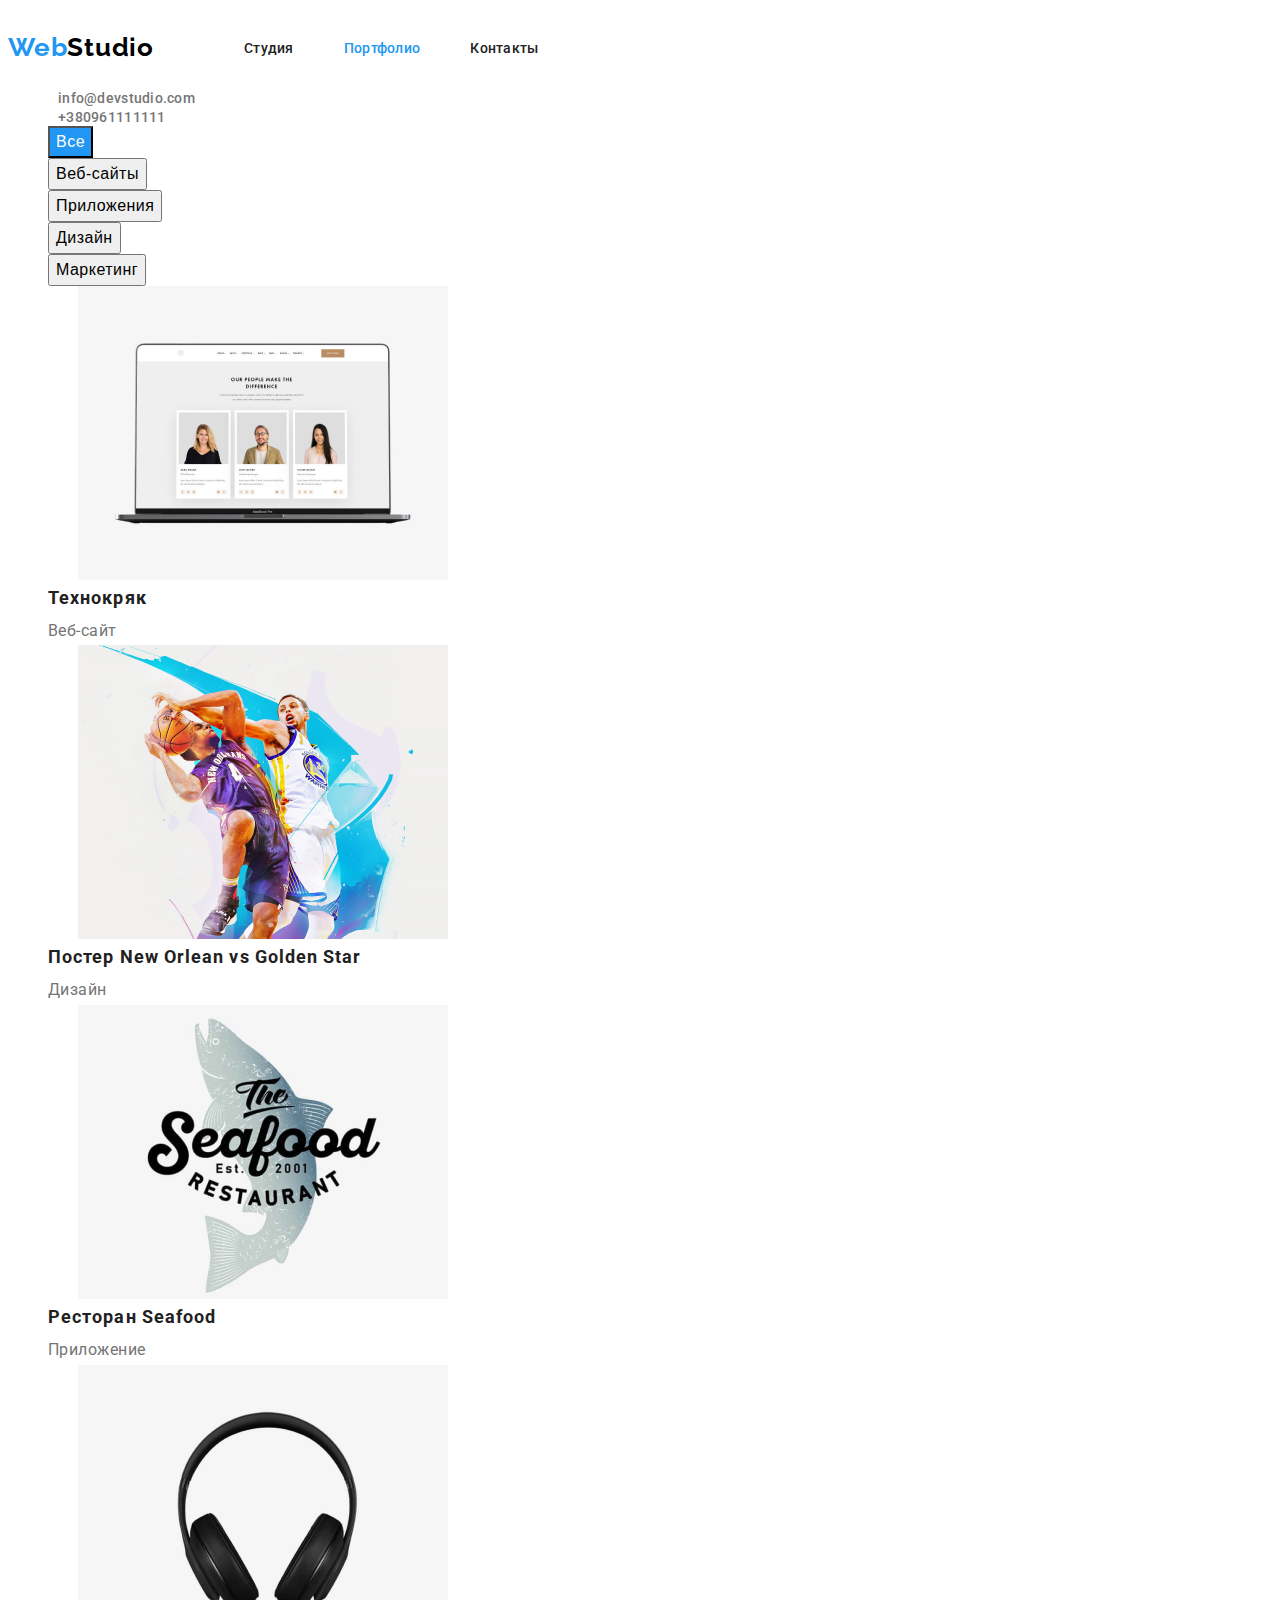
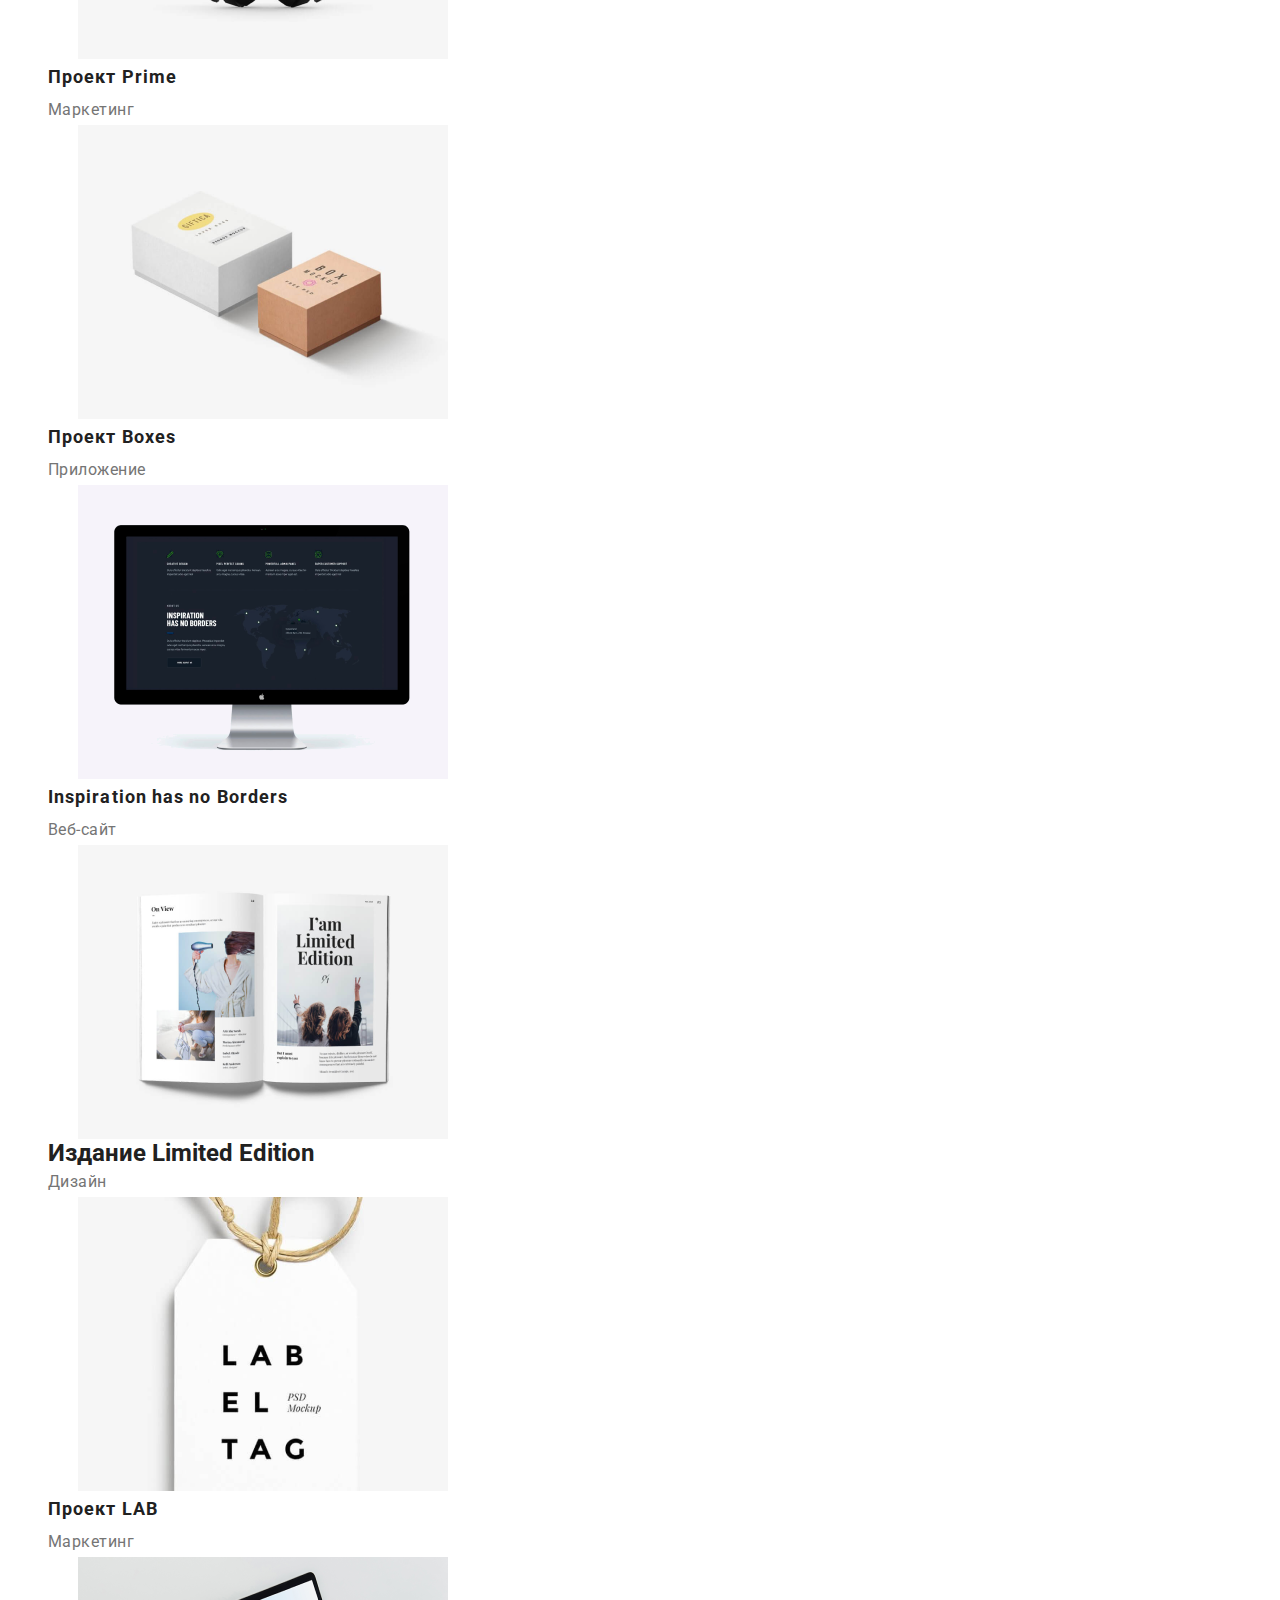
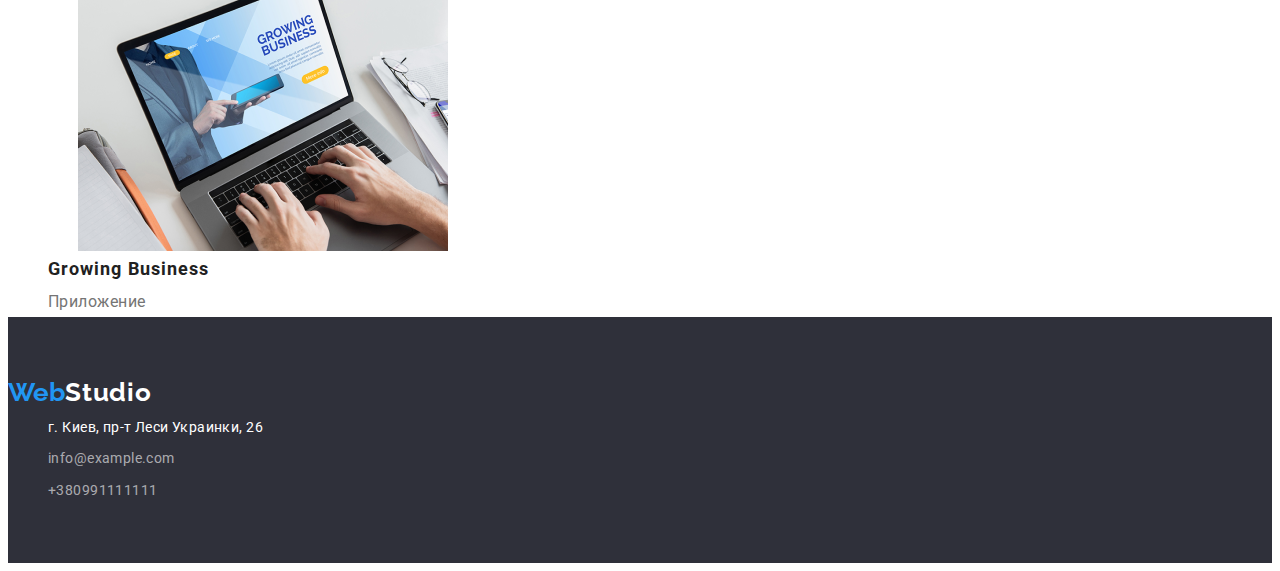
==== portfolio.html @ cfbf3669 "клон" ====
<!DOCTYPE html>
<html lang="en">
  <head>
    <meta charset="UTF-8" />
    <meta http-equiv="X-UA-Compatible" content="IE=edge" />
    <meta name="viewport" content="width=device-width, initial-scale=1.0" />
    <title>Psortfolio</title>
    <link rel="preconnect" href="https://fonts.googleapis.com" />
    <link rel="preconnect" href="https://fonts.gstatic.com" crossorigin />
    <link
      href="https://fonts.googleapis.com/css2?family=Raleway:wght@700&family=Roboto:wght@400;500;700;900&display=swap"
      rel="stylesheet"
    />
    <link rel="stylesheet" href="./css/styles.css" />
  </head>

  <body>
    <!--Header portfolio-->
    <header class="header-portfolio">
      <nav class="header-nav">
        <a class="header-logo link link-studio" lang="en" href="./index.html">
          <span class="color-log">Web</span>Studio</a
        >
        <ul class="list header-list" lang="ru">
          <li class="header-item link">
            <a class="link header-link" href="./index.html">Студия</a>
          </li>
          <li class="header-item">
            <a class="link header-link active-page" href="">Портфолио</a>
          </li>
          <li class="header-item">
            <a class="link header-link" href="">Контакты</a>
          </li>
        </ul>
      </nav>

      <!--contacts sections -->
      <div>
        <a class="header-contact" href="mailto:info@devstudio.com">info@devstudio.com</a>
      </div>
      <div>
        <a class="header-contact" href="tel:+380961111111">+380961111111</a>
      </div>
    </header>

    <!--sections main-->
    <main>
      <section>
        <h2 hidden>content</h2>
        <a lang="ru"></a>
        <ul class="list">
          <li class="item">
            <button class="filter-button btn-blu" type="button">Все</button>
          </li>
          <li class="item">
            <button class="filter-button" type="button">Веб-сайты</button>
          </li>
          <li class="item">
            <button class="filter-button" type="button">Приложения</button>
          </li>
          <li class="item">
            <button class="filter-button" type="button">Дизайн</button>
          </li>
          <li class="item">
            <button class="filter-button" type="button">Маркетинг</button>
          </li>
        </ul>
      </section>

      <!--Projects-->
      <div>
        <section class="section-cardset">
          <ul class="list cardset-list">
            <li class="cardset-item-portfolio">
              <img src="./images/portfolio/portfolio1.png" alt="Технокряк" width="370" />
              <h2 class="cardset-title">Технокряк</h2>
              <p class="cardset-after-title">Веб-сайт</p>
            </li>

            <li class="cardset-item-portfolio">
              <img
                src="./images/portfolio/portfolio2.png"
                alt="Постер New Orlean vs Golden Star"
                width="370"
              />
              <h2 class="cardset-title">Постер New Orlean vs Golden Star</h2>
              <p class="cardset-after-title">Дизайн</p>
            </li>

            <li class="cardset-item-portfolio">
              <img src="./images/portfolio/portfolio3.png" alt="Ресторан Seafood" width="370" />
              <h2 class="cardset-title">Ресторан Seafood</h2>
              <p class="cardset-after-title">Приложение</p>
            </li>

            <li class="cardset-item-portfolio">
              <img src="./images/portfolio/portfolio4.png" alt="Проект Prime" width="370" />
              <h2 class="cardset-title">Проект Prime</h2>
              <p class="cardset-after-title">Маркетинг</p>
            </li>

            <li class="cardset-item-portfolio">
              <img src="./images/portfolio/portfolio5.png" alt="Проект Boxes" width="370" />
              <h2 class="cardset-title">Проект Boxes</h2>
              <p class="cardset-after-title">Приложение</p>
            </li>

            <li class="cardset-item-portfolio">
              <img
                src="./images/portfolio/portfolio6.png"
                alt="Inspiration has no Borders"
                width="370"
              />
              <h2 class="cardset-title">Inspiration has no Borders</h2>
              <p class="cardset-after-title">Веб-сайт</p>
            </li>

            <li class="cardset-item-portfolio">
              <img
                src="./images/portfolio/portfolio7.png"
                alt="Издание Limited Edition"
                width="370"
              />
              <h2>Издание Limited Edition</h2>
              <p class="cardset-after-title">Дизайн</p>
            </li>
            <li class="cardset-item-portfolio">
              <img src="./images/portfolio/portfolio8.png" alt="Проект LAB" width="370" />
              <h2 class="cardset-title">Проект LAB</h2>
              <p class="cardset-after-title">Маркетинг</p>
            </li>

            <li class="cardset-item-portfolio">
              <img src="./images/portfolio/portfolio9.png" alt="Growing Business" width="370" />
              <h2 class="cardset-title">Growing Business</h2>
              <p class="cardset-after-title">Приложение</p>
            </li>
          </ul>
        </section>
      </div>
    </main>
    <!--footer section-->
    <footer class="section-footer">
      <a class="link-footer" href="/index.html">Web<span class="color-footer">Studio</span></a>
      <div>
        <address>
          <ul class="list">
            <li>
              <a
                class="address"
                href="https://goo.gl/maps/Afqt2rmy2DsJCTwLA"
                target="_blank"
                rel="noopener noreferre"
                >г. Киев, пр-т Леси Украинки, 26</a
              >
            </li>
            <li>
              <a class="contact-list" href="mailto:info@devstudio.com">info@example.com</a>
            </li>
            <li>
              <a class="contact-list" href="tel:+380961111111">+380991111111</a>
            </li>
          </ul>
        </address>
      </div>
    </footer>
  </body>
</html>
---- css/styles.css ----
:root {
  --hover-color: #2196f3;
  --text-color: #ffffff;
  --hero-text-color: #212121;
}

body {
  background: #ffffff;
  color: #212121;
  font-family: Roboto, sans-serif;
}

p,
h1,
h2,
h3,
h4,
h5,
h6 {
  margin: 0;
}
ul {
  margin: 0;
}

.visually-hidden {
  position: absolute;
  white-space: nowrap;
  width: 1px;
  height: 1px;
  overflow: hidden;
  border: 0;
  padding: 0;
  clip: rect(0 0 0 0);
  clip-path: inset(50%);
  margin: -1px;
}
.container {
  width: 1200px;
  padding-left: 15px;
  padding-right: 15px;
  margin: 0 auto;
  outline: 2px solid red;
}
img {
  display: block;
  margin-left: 30px;
}
.header-container {
  display: flex;
}
/* <!--Header--> */
.header {
  padding-top: 24px;
  padding-bottom: 25px;
}
.header-nav {
  padding-top: 24px;
  padding-bottom: 25px;
  display: flex;
}
.contact-header {
  margin-left: auto;
}

.link {
  font-weight: 500;
  font-size: 14px;
  line-height: 16px;
  letter-spacing: 0.02em;
  color: #000000;
  text-decoration: none;
}
.link-studio {
  font-family: Raleway;
  font-style: normal;
  font-weight: bold;
  font-size: 26px;
  line-height: 31px;
  letter-spacing: 0.03em;

  color: #000000;
}

.color-log {
  font-style: normal;
  font-weight: bold;
  font-size: 26px;
  line-height: 31px;
  letter-spacing: 0.03em;
  color: #2196f3;
}

/* Весь тег Ul без точек */
.list {
  list-style: none;
}

/* header-link */
.header-link {
  color: var(--hero-text-color);
  margin-left: 50px;
}
.header-list {
  display: flex;
  align-items: center;
}
/* ховер для ссылок */
.header-link:hover,
.header-link:focus {
  color: var(--hover-color);
}

/* <!--contacts sections --> */
.header-contact {
  font-style: normal;
  font-weight: 500;
  font-size: 14px;
  line-height: 16px;
  letter-spacing: 0.02em;
  color: #757575;
  text-decoration: none;
  margin-left: 50px;
}
.header-dsaasd {
  display: flex;
  padding-top: 32px;
  padding-bottom: 32px;
}

/* ховер и фокус для сектора контакты */
.header-contact:hover,
.header-contact:focus {
  color: var(--hover-color);
}

/* <!--section button--> */
.section-banner {
  background: #2f303a;
  padding-top: 200px;
  padding-bottom: 200px;
  text-align: center;
  width: auto;
}

.section-title {
  font-style: normal;
  font-weight: 900;
  font-size: 44px;
  line-height: 1.36;
  text-align: center;
  letter-spacing: 0.06em;
  text-transform: uppercase;
  color: var(--text-color);
  padding-bottom: 30px;
}
.button {
  margin-top: 29px;
  padding: 10px 32px;
  border-radius: 4px;
  margin-left: auto;
  margin-right: auto;
  font-style: normal;
  font-weight: bold;
  font-size: 16px;
  line-height: 1.87;
  border: none;
  color: var(--text-color);
  background-color: #2196f3;
  cursor: pointer;
}

.button :hover,
.button :focus {
  color: #188ce8;
}
/* <!--section list--> */
.hero-title {
  font-style: normal;
  font-weight: bold;
  font-size: 14px;
  line-height: 16px;
  letter-spacing: 0.03em;
  text-transform: uppercase;
  color: #212121;
  margin-bottom: 10px;
}
.hero-list {
  padding-top: 94px;
  padding-bottom: 94px;
  display: flex;
}
.hero-item {
  font-style: normal;
  font-weight: bold;
  font-size: 14px;
  line-height: 16px;
  /* identical to box height */
  letter-spacing: 0.03em;
  text-transform: uppercase;
  color: var(--hero-text-color);
}
.hero-after-title {
  font-style: normal;
  font-weight: normal;
  font-size: 14px;
  line-height: 1.71;
  letter-spacing: 0.03em;
  color: #757575;
}
.hero {
  padding-top: 94px;
}
/* <!--Our work section--> */
.section-work {
  padding-bottom: 94px;
}
.work-title {
  font-weight: bold;
  font-size: 36px;
  line-height: 42px;
  text-align: center;
  letter-spacing: 0.03em;
  color: #212121;
  padding-top: 94px;
  padding-bottom: 50px;
}
.about-workers {
  background-color: #f5f4fa;
}
/* <!--section team--> */
.team-title {
  font-weight: bold;
  font-size: 36px;
  line-height: 42px;
  text-align: center;
  letter-spacing: 0.03em;
  color: #212121;
  padding-top: 94px;
  padding-bottom: 50px;
}
.img-flax {
  display: flex;
  margin-top: 50px;
  justify-content: center;
}
.no-dote {
  list-style-type: none;
  margin: 0;
  padding: 0;
}
.team-name-title {
  font-weight: 500;
  font-size: 16px;
  line-height: 19px;
  text-align: center;
  color: #212121;
  margin-bottom: 10px;
  margin-top: 30px;
}
.team-description {
  font-weight: normal;
  font-size: 16px;
  line-height: 19px;
  text-align: center;
  color: #757575;
}
.team-section {
  padding-top: 0px;
  padding-bottom: 94px;
  background-color: #f5f4fa;
}

/* <!--footer section--> */
.section-footer {
  font-weight: bold;
  font-size: 26px;
  line-height: 31px;
  background: #2f303a;
  padding-top: 60px;
  padding-bottom: 60px;
}
.color-footer {
  font-weight: bold;
  font-size: 26px;
  line-height: 31px;

  /* identical to box height */
  letter-spacing: 0.03em;
  color: var(--text-color);
}
.link-footer {
  font-family: Raleway;
  color: #2196f3;
  text-decoration: none;
}
/* address */
.link-address {
  margin-bottom: 20px;
}
.address {
  font-family: Roboto;
  font-weight: normal;
  font-style: normal;
  font-size: 14px;
  line-height: 24px;
  letter-spacing: 0.03em;
  color: #ffffff;
  text-decoration: none;
  margin-bottom: 9px;
}
.address:hover,
.address:focus {
  color: #2196f3;
}
.contact-list {
  font-family: Roboto;
  font-style: normal;
  font-weight: normal;
  font-size: 14px;
  line-height: 1.71;
  letter-spacing: 0.03em;
  color: rgba(255, 255, 255, 0.6);
  text-decoration: none;
}
.contact-list:hover,
.contact-listl:focus {
  color: #2196f3;
}
.btn-blu {
  background: #2196f3;
  color: #ffffff;
}
.filter-button {
  cursor: pointer;

  font-weight: 500;
  font-size: 16px;
  line-height: 1.62;

  text-align: center;
  letter-spacing: 0.03em;
}
.filter-button:hover,
.filter-button:focus {
  background: #2196f3;
  color: #ffffff;
}
.active-page {
  color: #2196f3;
}

/* <!--Projects section-cardset-- > */

.cardset-title {
  font-weight: bold;
  font-size: 18px;
  line-height: 36px;

  letter-spacing: 0.06em;
  color: #212121;
}
.cardset-after-title {
  font-size: 16px;
  line-height: 1.87;
  letter-spacing: 0.03em;
  color: #757575;
}
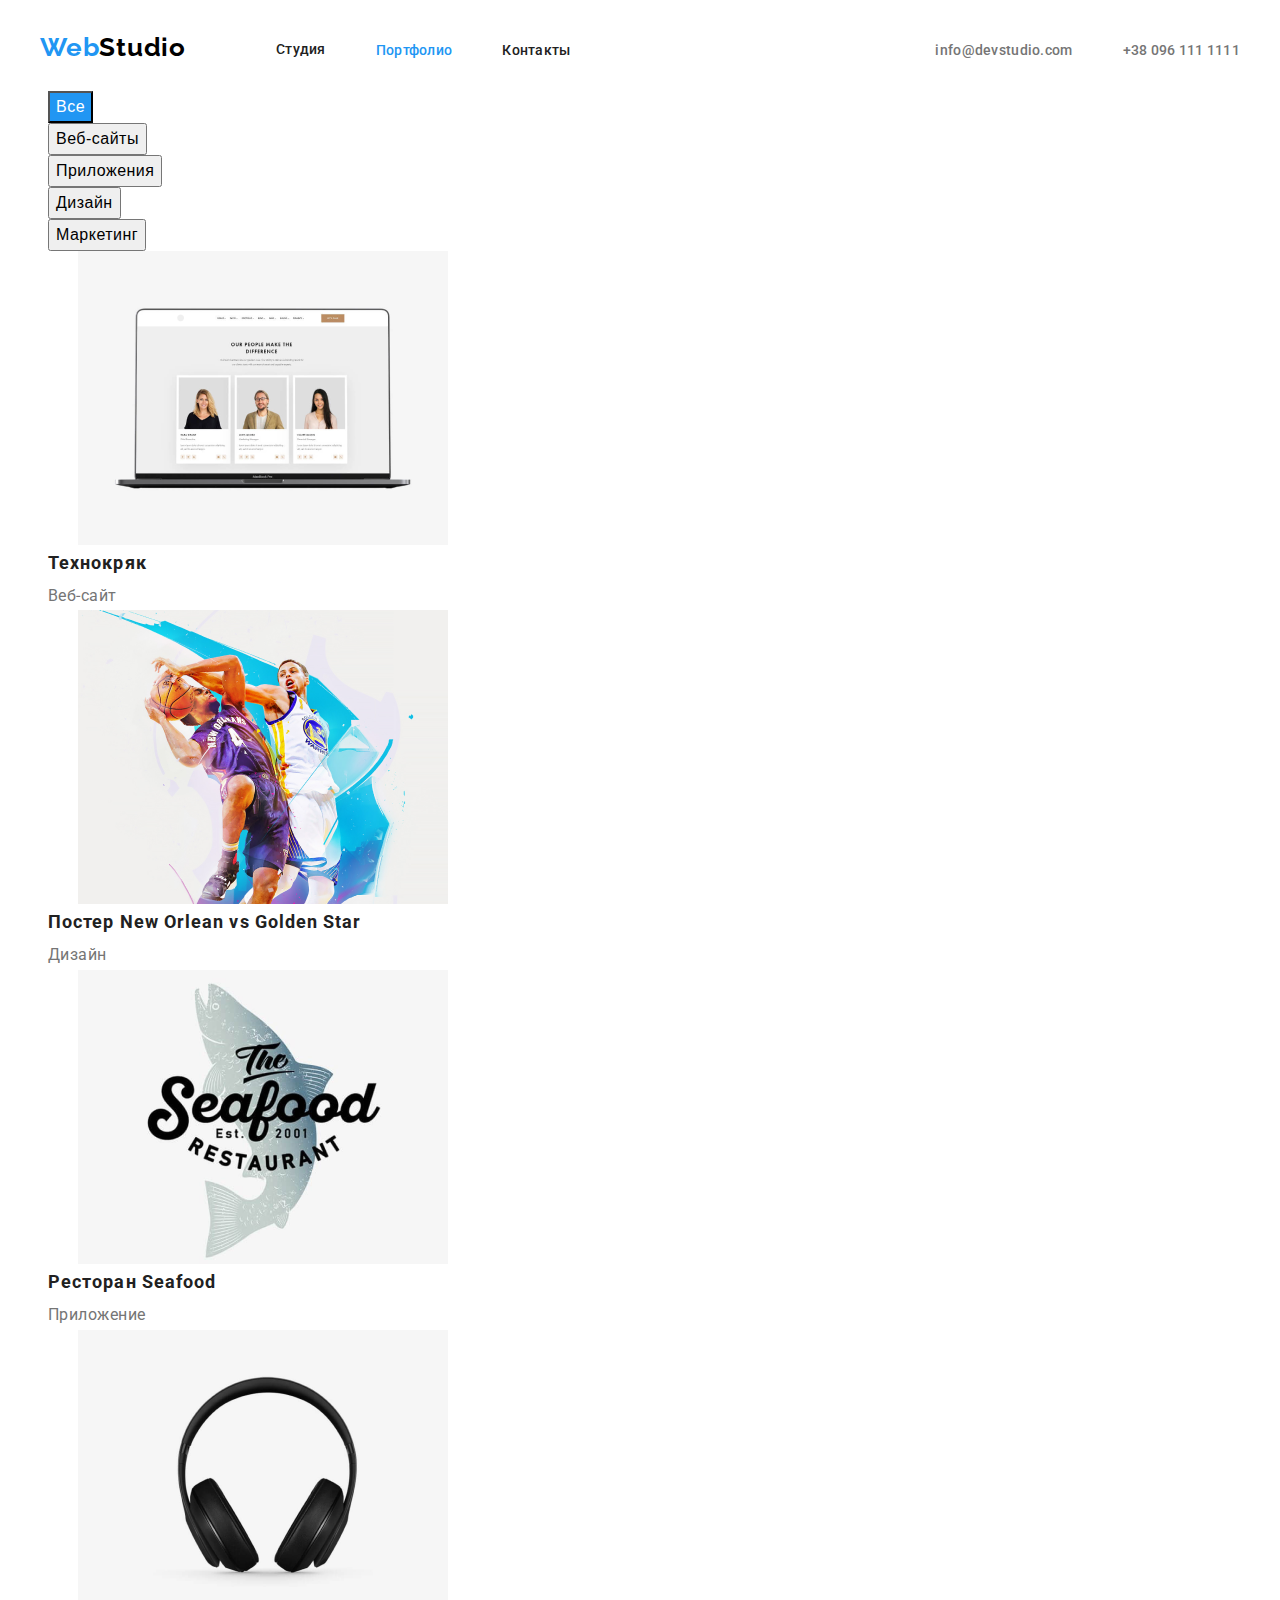
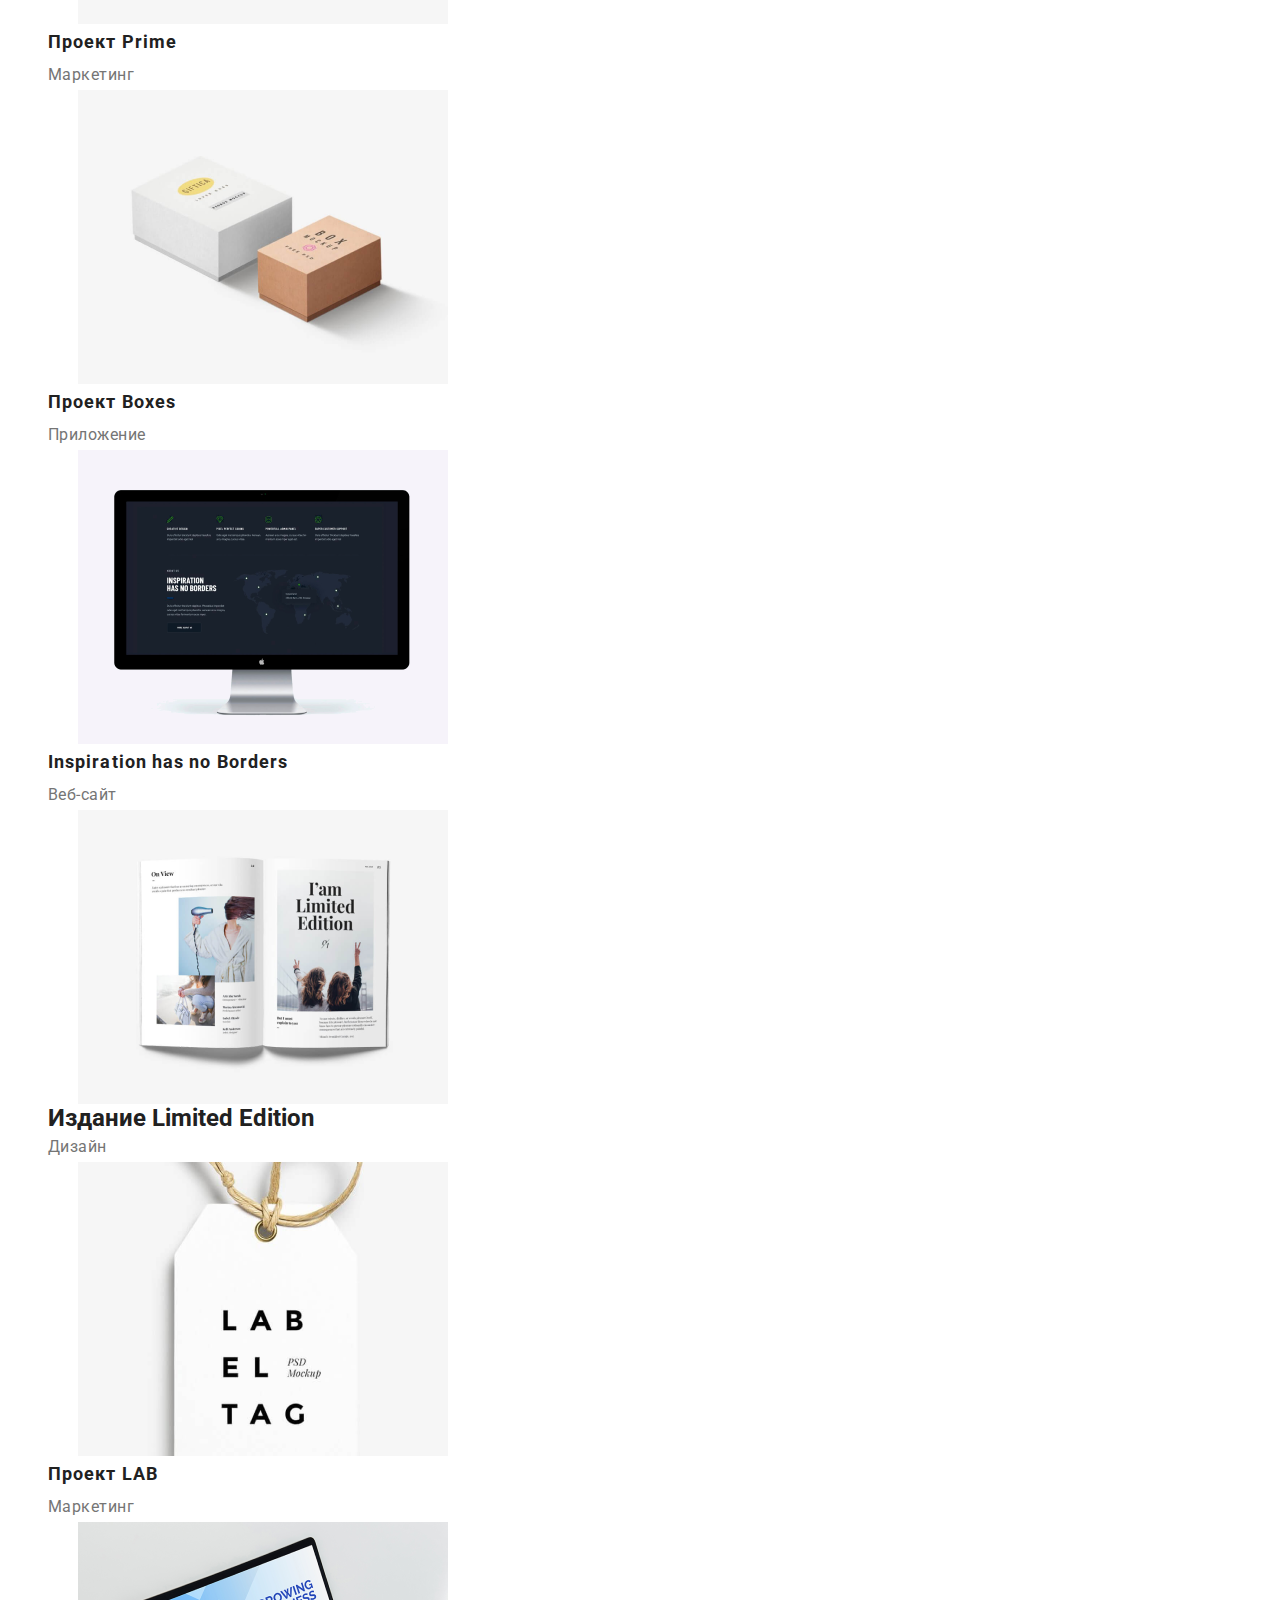
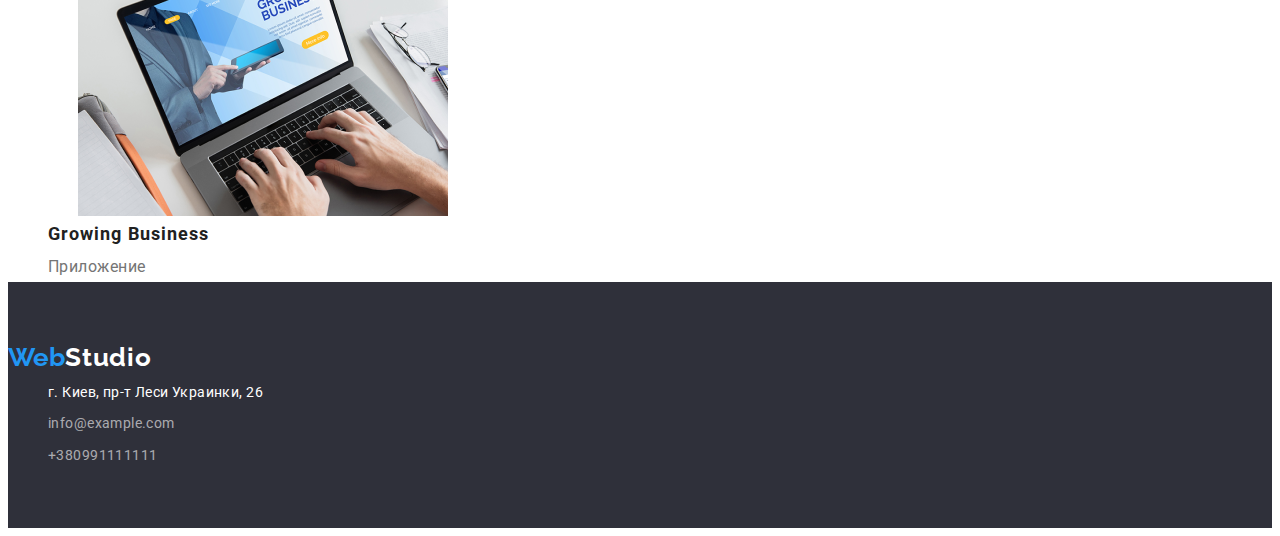
==== commit 5f294a8a: "портфоио" ====
--- a/portfolio.html
+++ b/portfolio.html
@@ -5,6 +5,13 @@
     <meta http-equiv="X-UA-Compatible" content="IE=edge" />
     <meta name="viewport" content="width=device-width, initial-scale=1.0" />
     <title>Psortfolio</title>
+    <link
+      rel="stylesheet"
+      href="https://cdnjs.cloudflare.com/ajax/libs/modern-normalize/1.1.0/modern-normalize.min.css"
+      integrity="sha512-wpPYUAdjBVSE4KJnH1VR1HeZfpl1ub8YT/NKx4PuQ5NmX2tKuGu6U/JRp5y+Y8XG2tV+wKQpNHVUX03MfMFn9Q=="
+      crossorigin="anonymous"
+      referrerpolicy="no-referrer"
+    />
     <link rel="preconnect" href="https://fonts.googleapis.com" />
     <link rel="preconnect" href="https://fonts.gstatic.com" crossorigin />
     <link
@@ -17,29 +24,33 @@
   <body>
     <!--Header portfolio-->
     <header class="header-portfolio">
-      <nav class="header-nav">
-        <a class="header-logo link link-studio" lang="en" href="./index.html">
-          <span class="color-log">Web</span>Studio</a
-        >
-        <ul class="list header-list" lang="ru">
-          <li class="header-item link">
-            <a class="link header-link" href="./index.html">Студия</a>
-          </li>
-          <li class="header-item">
-            <a class="link header-link active-page" href="">Портфолио</a>
-          </li>
-          <li class="header-item">
-            <a class="link header-link" href="">Контакты</a>
-          </li>
-        </ul>
-      </nav>
+      <div class="container header-container">
+        <nav class="header-nav">
+          <a class="header-logo link link-studio" lang="en" href="./index.html">
+            <span class="color-log">Web</span>Studio</a
+          >
+          <ul class="list header-list" lang="ru">
+            <li class="header-item link">
+              <a class="link header-link" href="./index.html">Студия</a>
+            </li>
+            <li class="header-item">
+              <a class="link header-link active-page" href="">Портфолио</a>
+            </li>
+            <li class="header-item">
+              <a class="link header-link" href="">Контакты</a>
+            </li>
+          </ul>
+        </nav>
 
-      <!--contacts sections -->
-      <div>
-        <a class="header-contact" href="mailto:info@devstudio.com">info@devstudio.com</a>
-      </div>
-      <div>
-        <a class="header-contact" href="tel:+380961111111">+380961111111</a>
+        <!--contacts sections -->
+        <div class="contact-header">
+          <ul class="list header-dsaasd">
+            <li>
+              <a class="header-contact" href="mailto:info@devstudio.com">info@devstudio.com</a>
+            </li>
+            <li><a class="header-contact" href="tel:+380961111111">+38 096 111 1111</a></li>
+          </ul>
+        </div>
       </div>
     </header>
 
--- a/css/styles.css
+++ b/css/styles.css
@@ -40,7 +40,6 @@
   padding-left: 15px;
   padding-right: 15px;
   margin: 0 auto;
-  outline: 2px solid red;
 }
 img {
   display: block;
@@ -50,10 +49,7 @@
   display: flex;
 }
 /* <!--Header--> */
-.header {
-  padding-top: 24px;
-  padding-bottom: 25px;
-}
+
 .header-nav {
   padding-top: 24px;
   padding-bottom: 25px;
@@ -186,8 +182,6 @@
   margin-bottom: 10px;
 }
 .hero-list {
-  padding-top: 94px;
-  padding-bottom: 94px;
   display: flex;
 }
 .hero-item {
@@ -195,10 +189,9 @@
   font-weight: bold;
   font-size: 14px;
   line-height: 16px;
-  /* identical to box height */
-  letter-spacing: 0.03em;
-  text-transform: uppercase;
+  letter-spacing: 0.03em;
   color: var(--hero-text-color);
+  width: 270px;
 }
 .hero-after-title {
   font-style: normal;
@@ -211,10 +204,7 @@
 .hero {
   padding-top: 94px;
 }
-/* <!--Our work section--> */
-.section-work {
-  padding-bottom: 94px;
-}
+
 .work-title {
   font-weight: bold;
   font-size: 36px;
@@ -241,14 +231,21 @@
 }
 .img-flax {
   display: flex;
-  margin-top: 50px;
-  justify-content: center;
+  justify-content: flex-end;
 }
 .no-dote {
   list-style-type: none;
   margin: 0;
   padding: 0;
 }
+.team-flax {
+  display: flex;
+  justify-content: flex-end;
+  box-shadow: 0px 1px 3px rgba(0, 0, 0, 0.12), 0px 1px 1px rgba(0, 0, 0, 0.14),
+    0px 2px 1px rgba(0, 0, 0, 0.2);
+  border-radius: 0px 0px 4px 4px;
+}
+
 .team-name-title {
   font-weight: 500;
   font-size: 16px;
@@ -313,6 +310,11 @@
 .address:focus {
   color: #2196f3;
 }
+.address-cont {
+  padding: 0px 0px 0px 0px;
+  margin-top: 20px;
+  margin-bottom: 9px;
+}
 .contact-list {
   font-family: Roboto;
   font-style: normal;
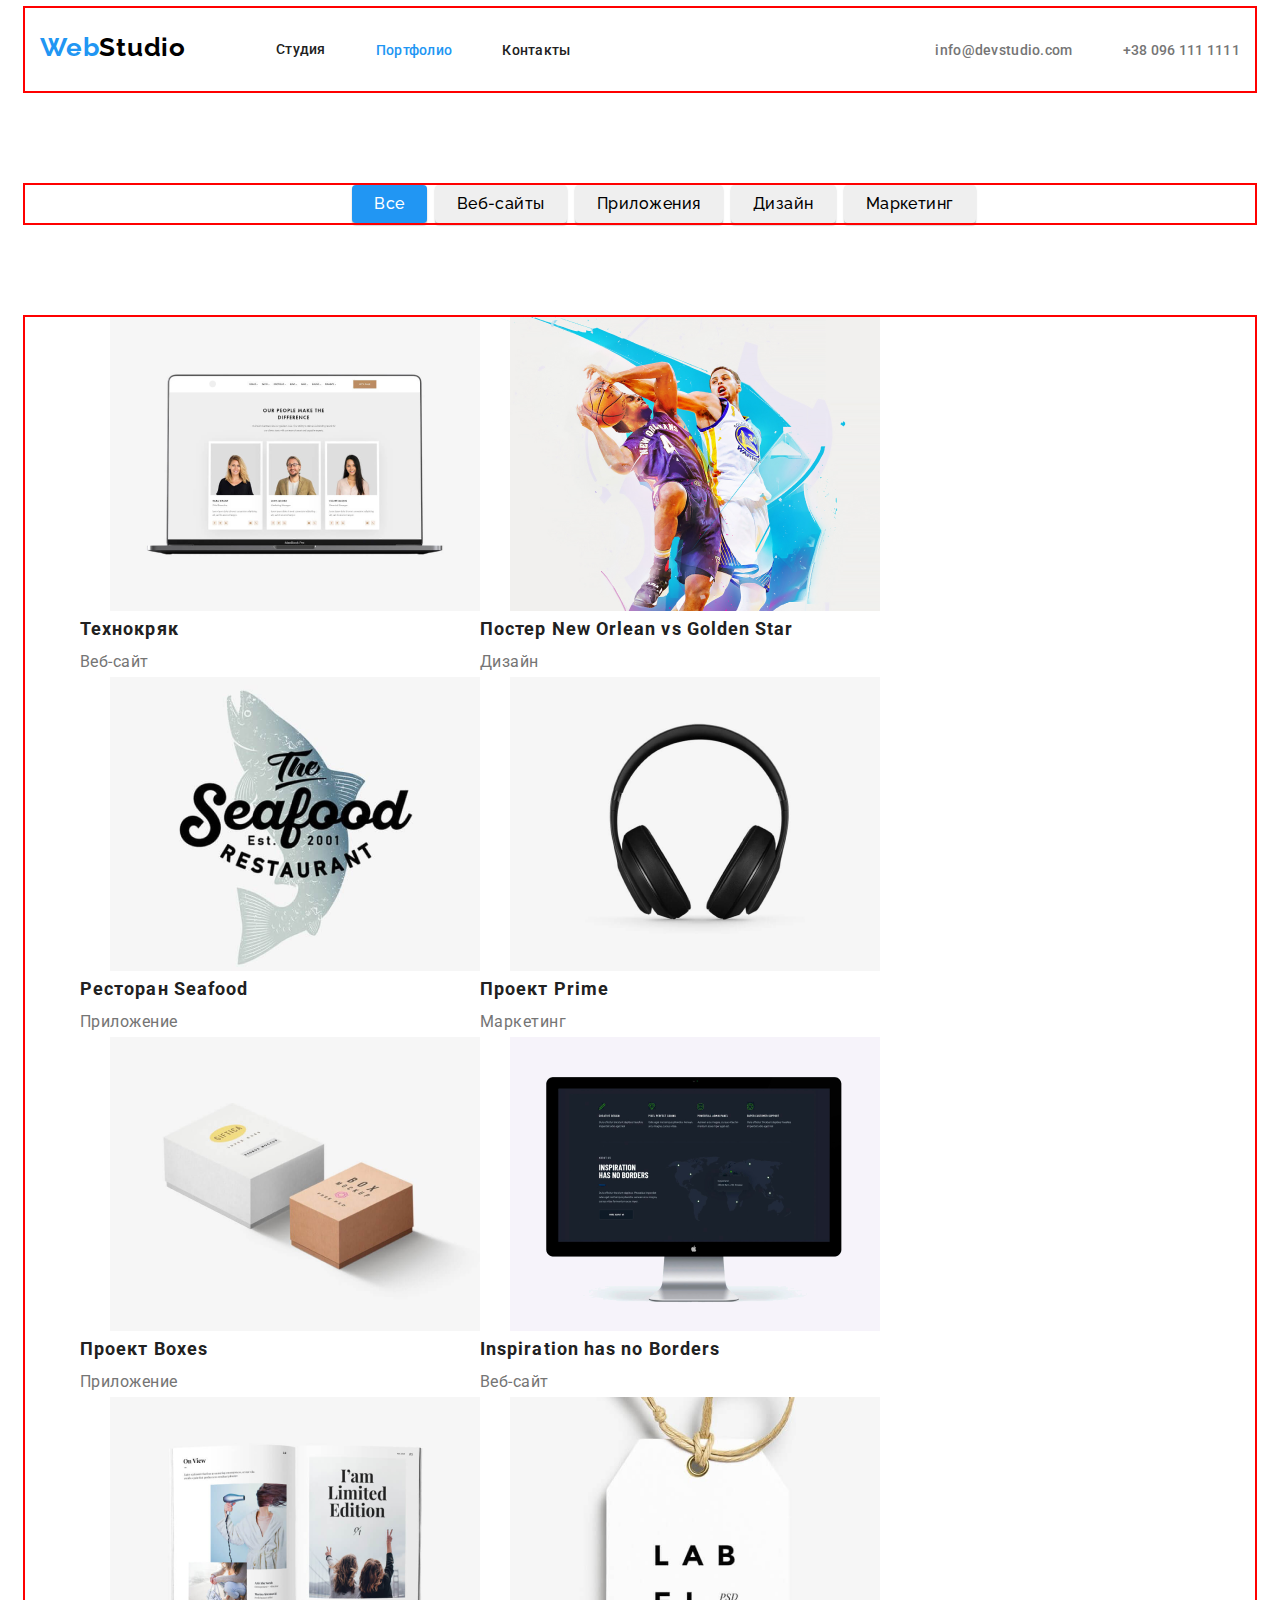
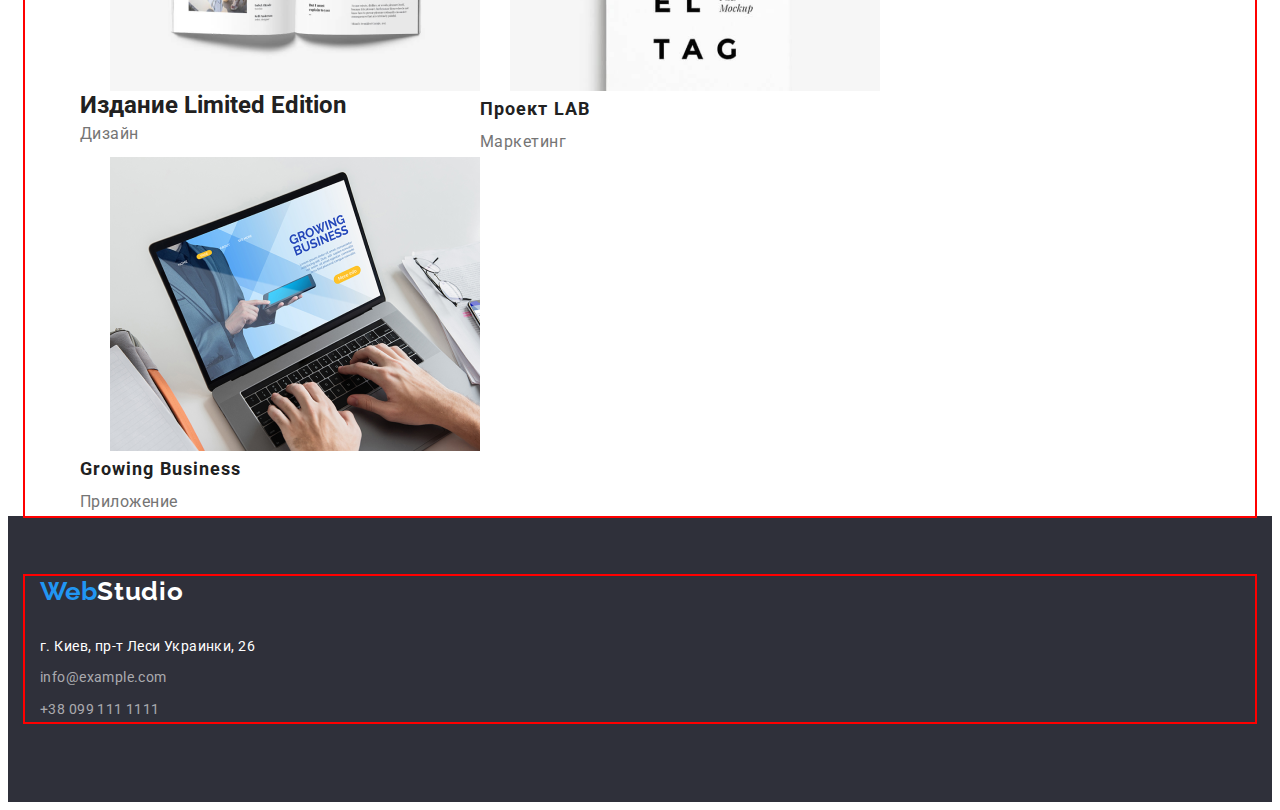
==== commit 216f3145: "Хелп" ====
--- a/portfolio.html
+++ b/portfolio.html
@@ -44,7 +44,7 @@
 
         <!--contacts sections -->
         <div class="contact-header">
-          <ul class="list header-dsaasd">
+          <ul class="list header-sections">
             <li>
               <a class="header-contact" href="mailto:info@devstudio.com">info@devstudio.com</a>
             </li>
@@ -56,31 +56,34 @@
 
     <!--sections main-->
     <main>
-      <section>
-        <h2 hidden>content</h2>
-        <a lang="ru"></a>
-        <ul class="list">
-          <li class="item">
-            <button class="filter-button btn-blu" type="button">Все</button>
-          </li>
-          <li class="item">
-            <button class="filter-button" type="button">Веб-сайты</button>
-          </li>
-          <li class="item">
-            <button class="filter-button" type="button">Приложения</button>
-          </li>
-          <li class="item">
-            <button class="filter-button" type="button">Дизайн</button>
-          </li>
-          <li class="item">
-            <button class="filter-button" type="button">Маркетинг</button>
-          </li>
-        </ul>
+      <section class="section-main">
+        <div class="container header-container">
+          <h2 class="visually-hidden" hidden>content</h2>
+          <a lang="ru"></a>
+          <ul class="list btn-row">
+            <li class="item">
+              <button class="filter-button btn-blu" type="button">Все</button>
+            </li>
+            <li class="item">
+              <button class="filter-button" type="button">Веб-сайты</button>
+            </li>
+            <li class="item">
+              <button class="filter-button" type="button">Приложения</button>
+            </li>
+            <li class="item">
+              <button class="filter-button" type="button">Дизайн</button>
+            </li>
+            <li class="item">
+              <button class="filter-button" type="button">Маркетинг</button>
+            </li>
+          </ul>
+        </div>
       </section>
 
       <!--Projects-->
-      <div>
-        <section class="section-cardset">
+
+      <section class="section-cardset">
+        <div class="container">
           <ul class="list cardset-list">
             <li class="cardset-item-portfolio">
               <img src="./images/portfolio/portfolio1.png" alt="Технокряк" width="370" />
@@ -147,32 +150,34 @@
               <p class="cardset-after-title">Приложение</p>
             </li>
           </ul>
-        </section>
-      </div>
+        </div>
+      </section>
     </main>
     <!--footer section-->
     <footer class="section-footer">
-      <a class="link-footer" href="/index.html">Web<span class="color-footer">Studio</span></a>
-      <div>
-        <address>
-          <ul class="list">
-            <li>
-              <a
-                class="address"
-                href="https://goo.gl/maps/Afqt2rmy2DsJCTwLA"
-                target="_blank"
-                rel="noopener noreferre"
-                >г. Киев, пр-т Леси Украинки, 26</a
-              >
-            </li>
-            <li>
-              <a class="contact-list" href="mailto:info@devstudio.com">info@example.com</a>
-            </li>
-            <li>
-              <a class="contact-list" href="tel:+380961111111">+380991111111</a>
-            </li>
-          </ul>
-        </address>
+      <div class="container">
+        <a class="link-footer" href="/index.html">Web<span class="color-footer">Studio</span></a>
+        <div>
+          <address class="link-address">
+            <ul class="list address-cont">
+              <li>
+                <a
+                  class="address"
+                  href="https://goo.gl/maps/Afqt2rmy2DsJCTwLA"
+                  target="_blank"
+                  rel="noopener noreferre"
+                  >г. Киев, пр-т Леси Украинки, 26</a
+                >
+              </li>
+              <li>
+                <a class="contact-list" href="mailto:info@devstudio.com">info@example.com</a>
+              </li>
+              <li>
+                <a class="contact-list" href="tel:+380961111111">+38 099 111 1111</a>
+              </li>
+            </ul>
+          </address>
+        </div>
       </div>
     </footer>
   </body>
--- a/css/styles.css
+++ b/css/styles.css
@@ -40,6 +40,7 @@
   padding-left: 15px;
   padding-right: 15px;
   margin: 0 auto;
+  outline: 2px solid red;
 }
 img {
   display: block;
@@ -47,6 +48,7 @@
 }
 .header-container {
   display: flex;
+  justify-content: center;
 }
 /* <!--Header--> */
 
@@ -118,7 +120,7 @@
   text-decoration: none;
   margin-left: 50px;
 }
-.header-dsaasd {
+.header-sections {
   display: flex;
   padding-top: 32px;
   padding-bottom: 32px;
@@ -335,30 +337,45 @@
 }
 .filter-button {
   cursor: pointer;
-
+  font-family: Raleway;
   font-weight: 500;
   font-size: 16px;
   line-height: 1.62;
-
-  text-align: center;
-  letter-spacing: 0.03em;
+  text-align: center;
+  letter-spacing: 0.03em;
+  margin-left: 8px;
+  padding: 6px 22px;
+  border: #f5f4fa;
+  box-shadow: 0px 3px 1px rgb(0 0 0 / 10%), 0px 1px 2px rgb(0 0 0 / 8%),
+    0px 2px 2px rgb(0 0 0 / 12%);
+  border-radius: 4px;
+}
+.btn-row {
+  display: flex;
 }
 .filter-button:hover,
 .filter-button:focus {
   background: #2196f3;
   color: #ffffff;
 }
+.section-main {
+  padding-top: 94px;
+  padding-bottom: 94px;
+}
 .active-page {
   color: #2196f3;
 }
 
 /* <!--Projects section-cardset-- > */
+.cardset-list {
+  display: flex;
+  flex-wrap: wrap;
+}
 
 .cardset-title {
   font-weight: bold;
   font-size: 18px;
   line-height: 36px;
-
   letter-spacing: 0.06em;
   color: #212121;
 }
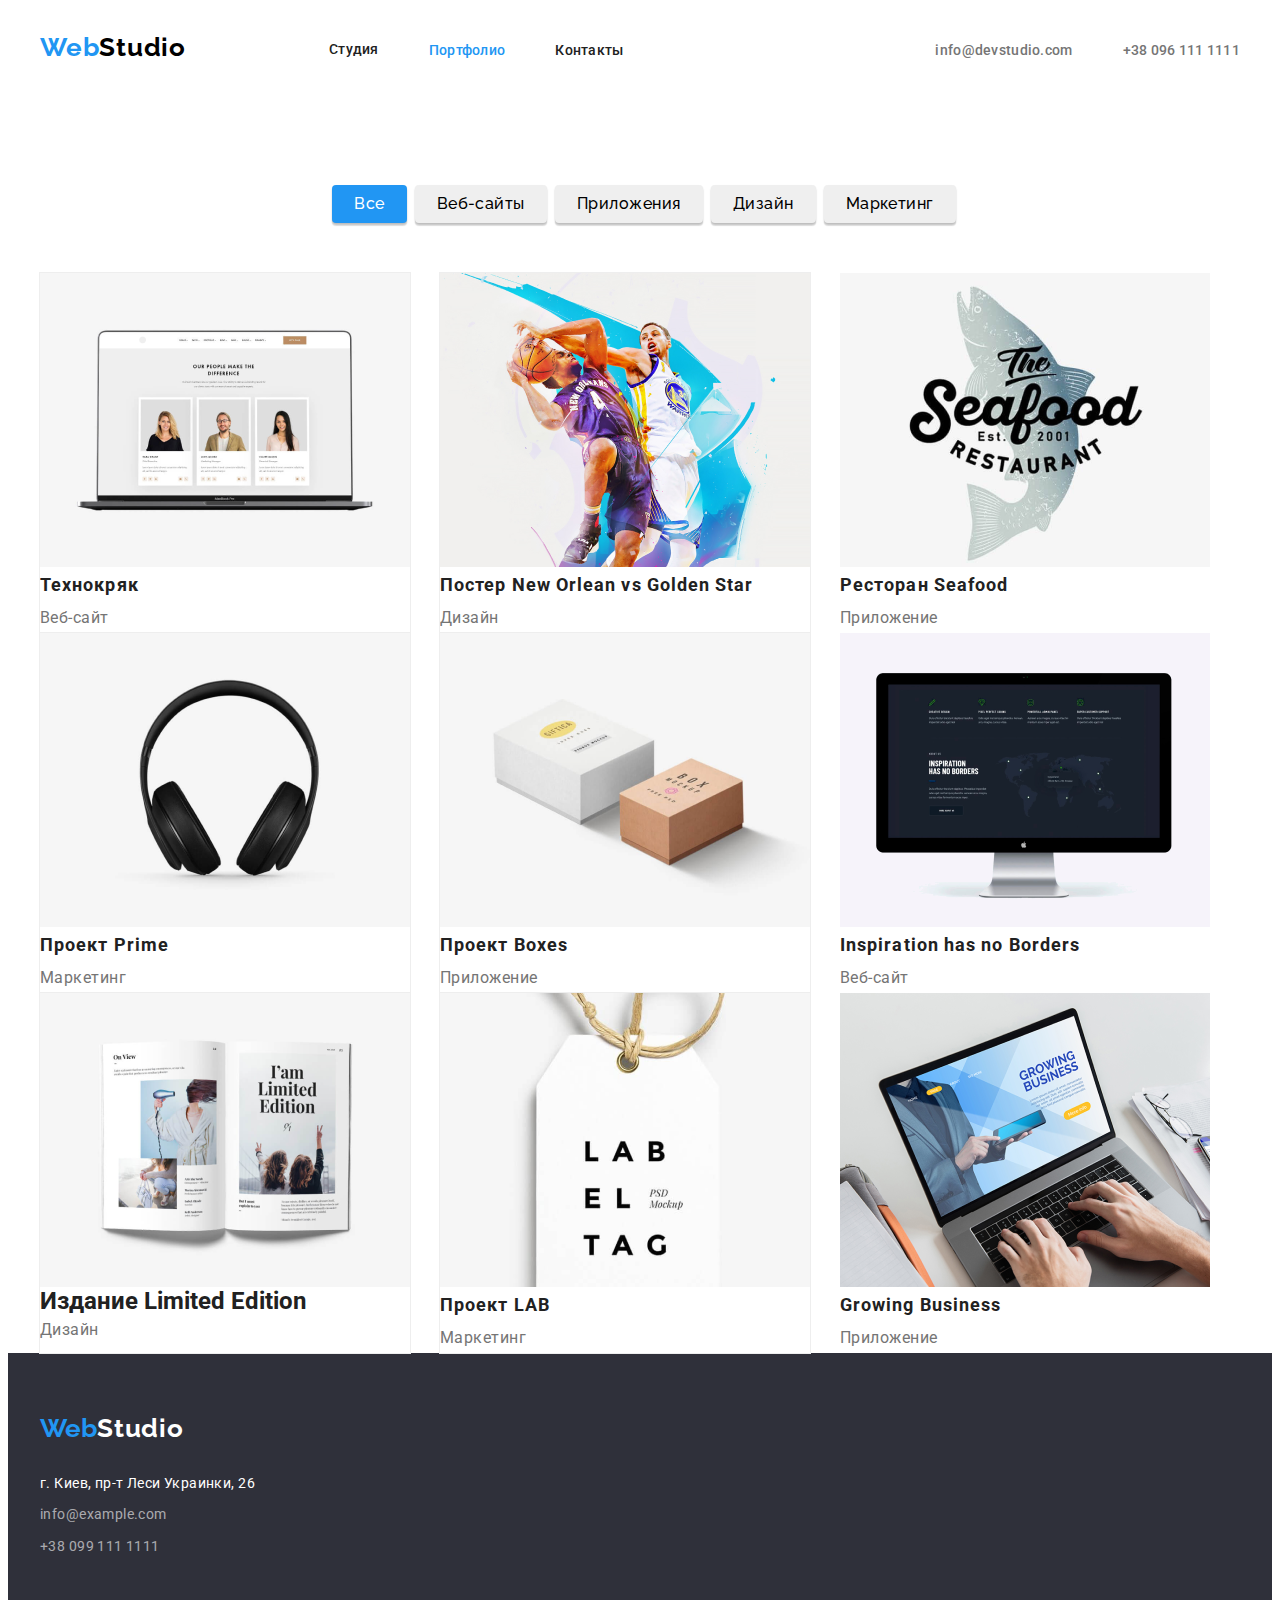
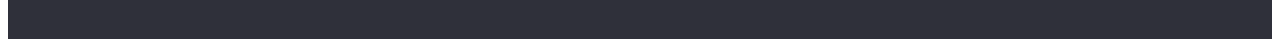
==== commit 261d0fe3: "Закончил портфолио" ====
--- a/portfolio.html
+++ b/portfolio.html
@@ -61,19 +61,19 @@
           <h2 class="visually-hidden" hidden>content</h2>
           <a lang="ru"></a>
           <ul class="list btn-row">
-            <li class="item">
+            <li class="item-btn">
               <button class="filter-button btn-blu" type="button">Все</button>
             </li>
-            <li class="item">
+            <li class="item-btn">
               <button class="filter-button" type="button">Веб-сайты</button>
             </li>
-            <li class="item">
+            <li class="item-btn">
               <button class="filter-button" type="button">Приложения</button>
             </li>
-            <li class="item">
+            <li class="item-btn">
               <button class="filter-button" type="button">Дизайн</button>
             </li>
-            <li class="item">
+            <li class="item-btn">
               <button class="filter-button" type="button">Маркетинг</button>
             </li>
           </ul>
--- a/css/styles.css
+++ b/css/styles.css
@@ -21,6 +21,7 @@
 }
 ul {
   margin: 0;
+  padding-inline-start: 0px;
 }
 
 .visually-hidden {
@@ -40,11 +41,11 @@
   padding-left: 15px;
   padding-right: 15px;
   margin: 0 auto;
-  outline: 2px solid red;
+  /* outline: 2px solid red; (контур блока)  */
 }
 img {
   display: block;
-  margin-left: 30px;
+  /* margin-left: 30px; */
 }
 .header-container {
   display: flex;
@@ -76,7 +77,6 @@
   font-size: 26px;
   line-height: 31px;
   letter-spacing: 0.03em;
-
   color: #000000;
 }
 
@@ -102,6 +102,7 @@
 .header-list {
   display: flex;
   align-items: center;
+  margin-left: 93px;
 }
 /* ховер для ссылок */
 .header-link:hover,
@@ -217,6 +218,9 @@
   padding-top: 94px;
   padding-bottom: 50px;
 }
+.section-work {
+  padding-bottom: 94px;
+}
 .about-workers {
   background-color: #f5f4fa;
 }
@@ -233,16 +237,19 @@
 }
 .img-flax {
   display: flex;
-  justify-content: flex-end;
-}
-.no-dote {
-  list-style-type: none;
-  margin: 0;
-  padding: 0;
-}
+}
+.team-photo:not(last-child) {
+  margin-right: 30px;
+}
+.item {
+  margin-right: 30px;
+}
+
 .team-flax {
   display: flex;
-  justify-content: flex-end;
+  background: #ffffff;
+  /* material shadow v1 */
+
   box-shadow: 0px 1px 3px rgba(0, 0, 0, 0.12), 0px 1px 1px rgba(0, 0, 0, 0.14),
     0px 2px 1px rgba(0, 0, 0, 0.2);
   border-radius: 0px 0px 4px 4px;
@@ -360,7 +367,7 @@
 }
 .section-main {
   padding-top: 94px;
-  padding-bottom: 94px;
+  margin-bottom: 50px;
 }
 .active-page {
   color: #2196f3;
@@ -385,3 +392,7 @@
   letter-spacing: 0.03em;
   color: #757575;
 }
+.cardset-item-portfolio:not(:nth-child(3n)) {
+  outline: 1px solid #eeeeee;
+  margin-right: 30px;
+}
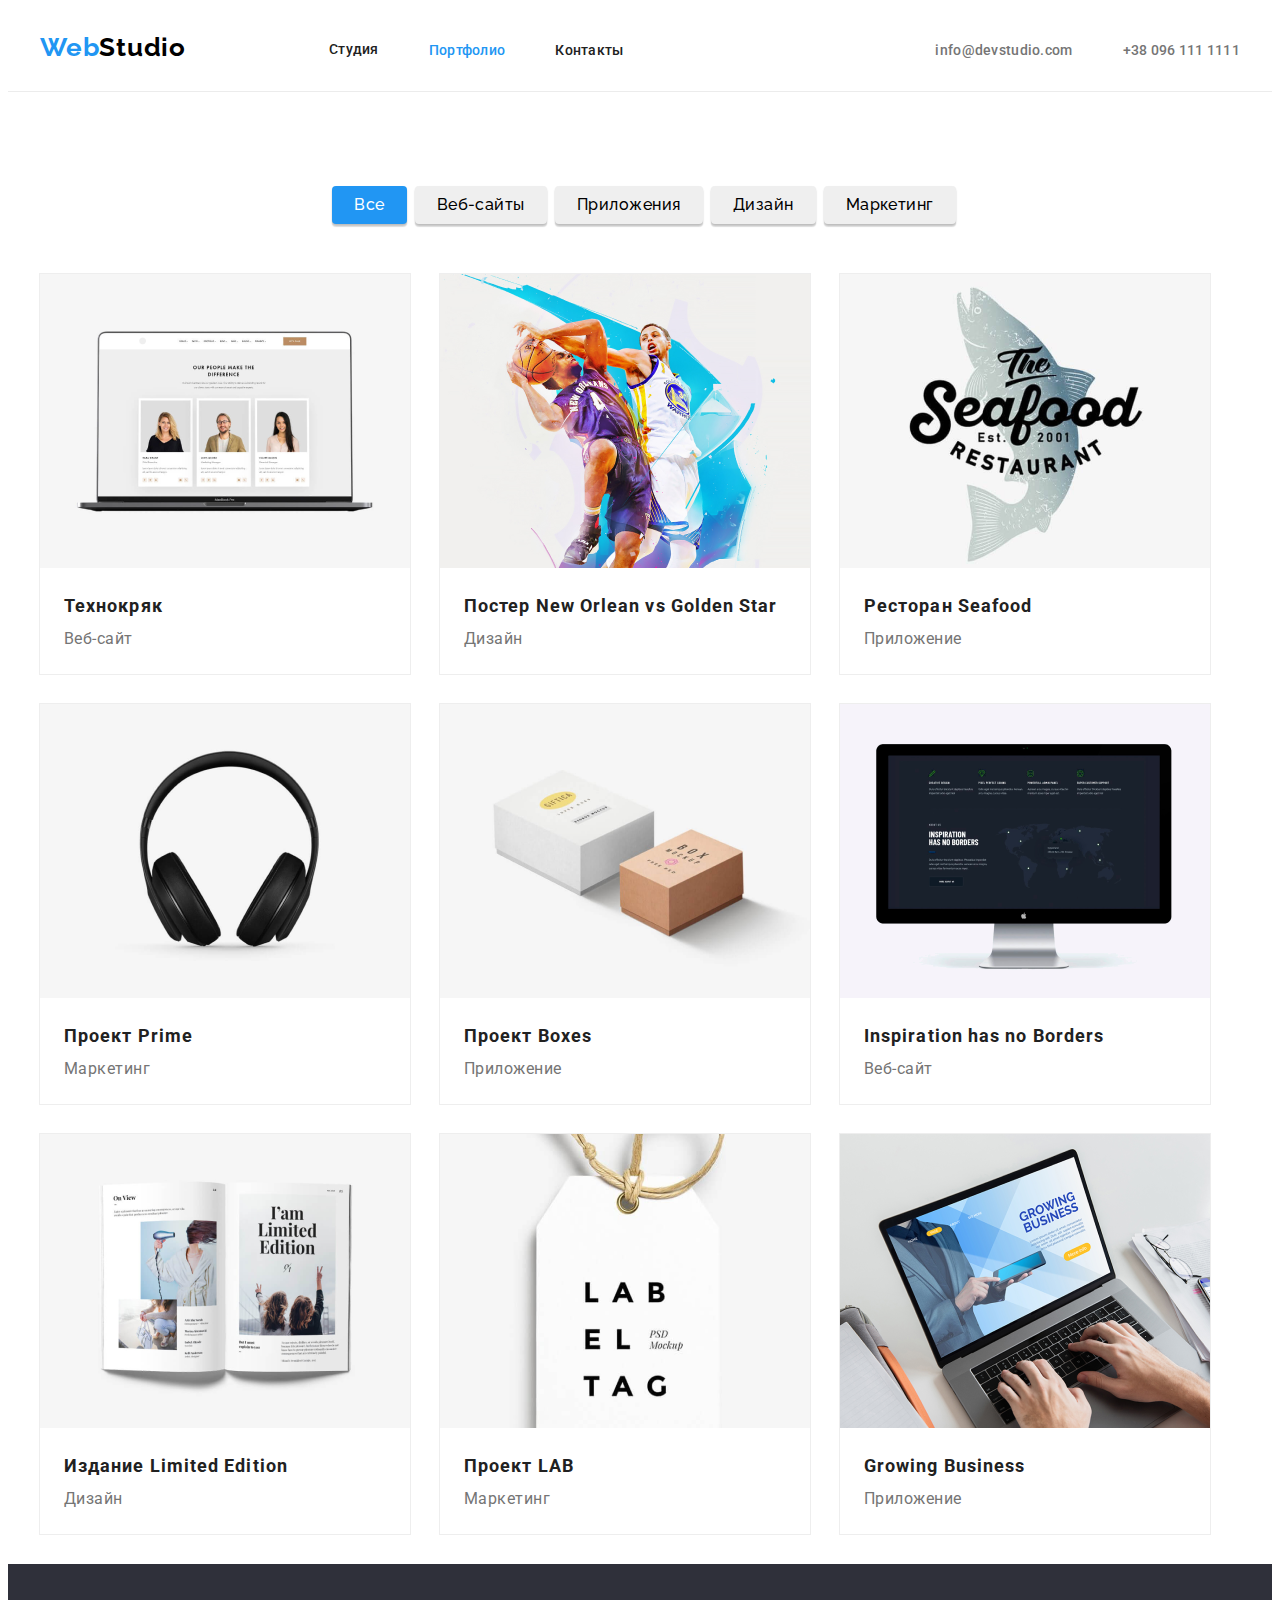
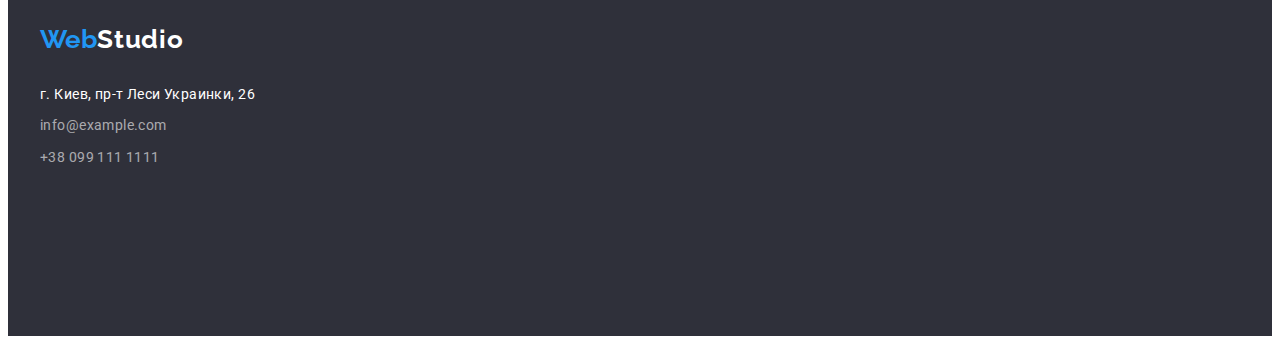
==== commit 51d16ea4: "Ресет дз" ====
--- a/portfolio.html
+++ b/portfolio.html
@@ -135,7 +135,7 @@
                 alt="Издание Limited Edition"
                 width="370"
               />
-              <h2>Издание Limited Edition</h2>
+              <h2 class="cardset-title">Издание Limited Edition</h2>
               <p class="cardset-after-title">Дизайн</p>
             </li>
             <li class="cardset-item-portfolio">
--- a/css/styles.css
+++ b/css/styles.css
@@ -45,7 +45,6 @@
 }
 img {
   display: block;
-  /* margin-left: 30px; */
 }
 .header-container {
   display: flex;
@@ -126,6 +125,9 @@
   padding-top: 32px;
   padding-bottom: 32px;
 }
+.header {
+  border-bottom: 1px solid #ececec;
+}
 
 /* ховер и фокус для сектора контакты */
 .header-contact:hover,
@@ -154,7 +156,6 @@
   padding-bottom: 30px;
 }
 .button {
-  margin-top: 29px;
   padding: 10px 32px;
   border-radius: 4px;
   margin-left: auto;
@@ -241,18 +242,21 @@
 .team-photo:not(last-child) {
   margin-right: 30px;
 }
-.item {
+.item:not(last-child) {
   margin-right: 30px;
-}
-
-.team-flax {
-  display: flex;
   background: #ffffff;
-  /* material shadow v1 */
-
+  padding-bottom: 30px;
   box-shadow: 0px 1px 3px rgba(0, 0, 0, 0.12), 0px 1px 1px rgba(0, 0, 0, 0.14),
     0px 2px 1px rgba(0, 0, 0, 0.2);
   border-radius: 0px 0px 4px 4px;
+}
+
+.team-flax {
+  display: flex;
+}
+.img-block {
+  max-width: 100%;
+  height: auto;
 }
 
 .team-name-title {
@@ -280,6 +284,7 @@
 /* <!--footer section--> */
 .section-footer {
   font-weight: bold;
+  height: 252px;
   font-size: 26px;
   line-height: 31px;
   background: #2f303a;
@@ -385,14 +390,25 @@
   line-height: 36px;
   letter-spacing: 0.06em;
   color: #212121;
+  margin-left: 24px;
+  margin-top: 20px;
 }
 .cardset-after-title {
   font-size: 16px;
   line-height: 1.87;
   letter-spacing: 0.03em;
   color: #757575;
+  margin-left: 24px;
+  margin-bottom: 20px;
 }
 .cardset-item-portfolio:not(:nth-child(3n)) {
+  margin-right: 30px;
+}
+.cardset-item-portfolio {
+  background: #ffffff;
   outline: 1px solid #eeeeee;
-  margin-right: 30px;
-}
+  margin-bottom: 30px;
+}
+.header-portfolio {
+  border-bottom: 1px solid #ececec;
+}
